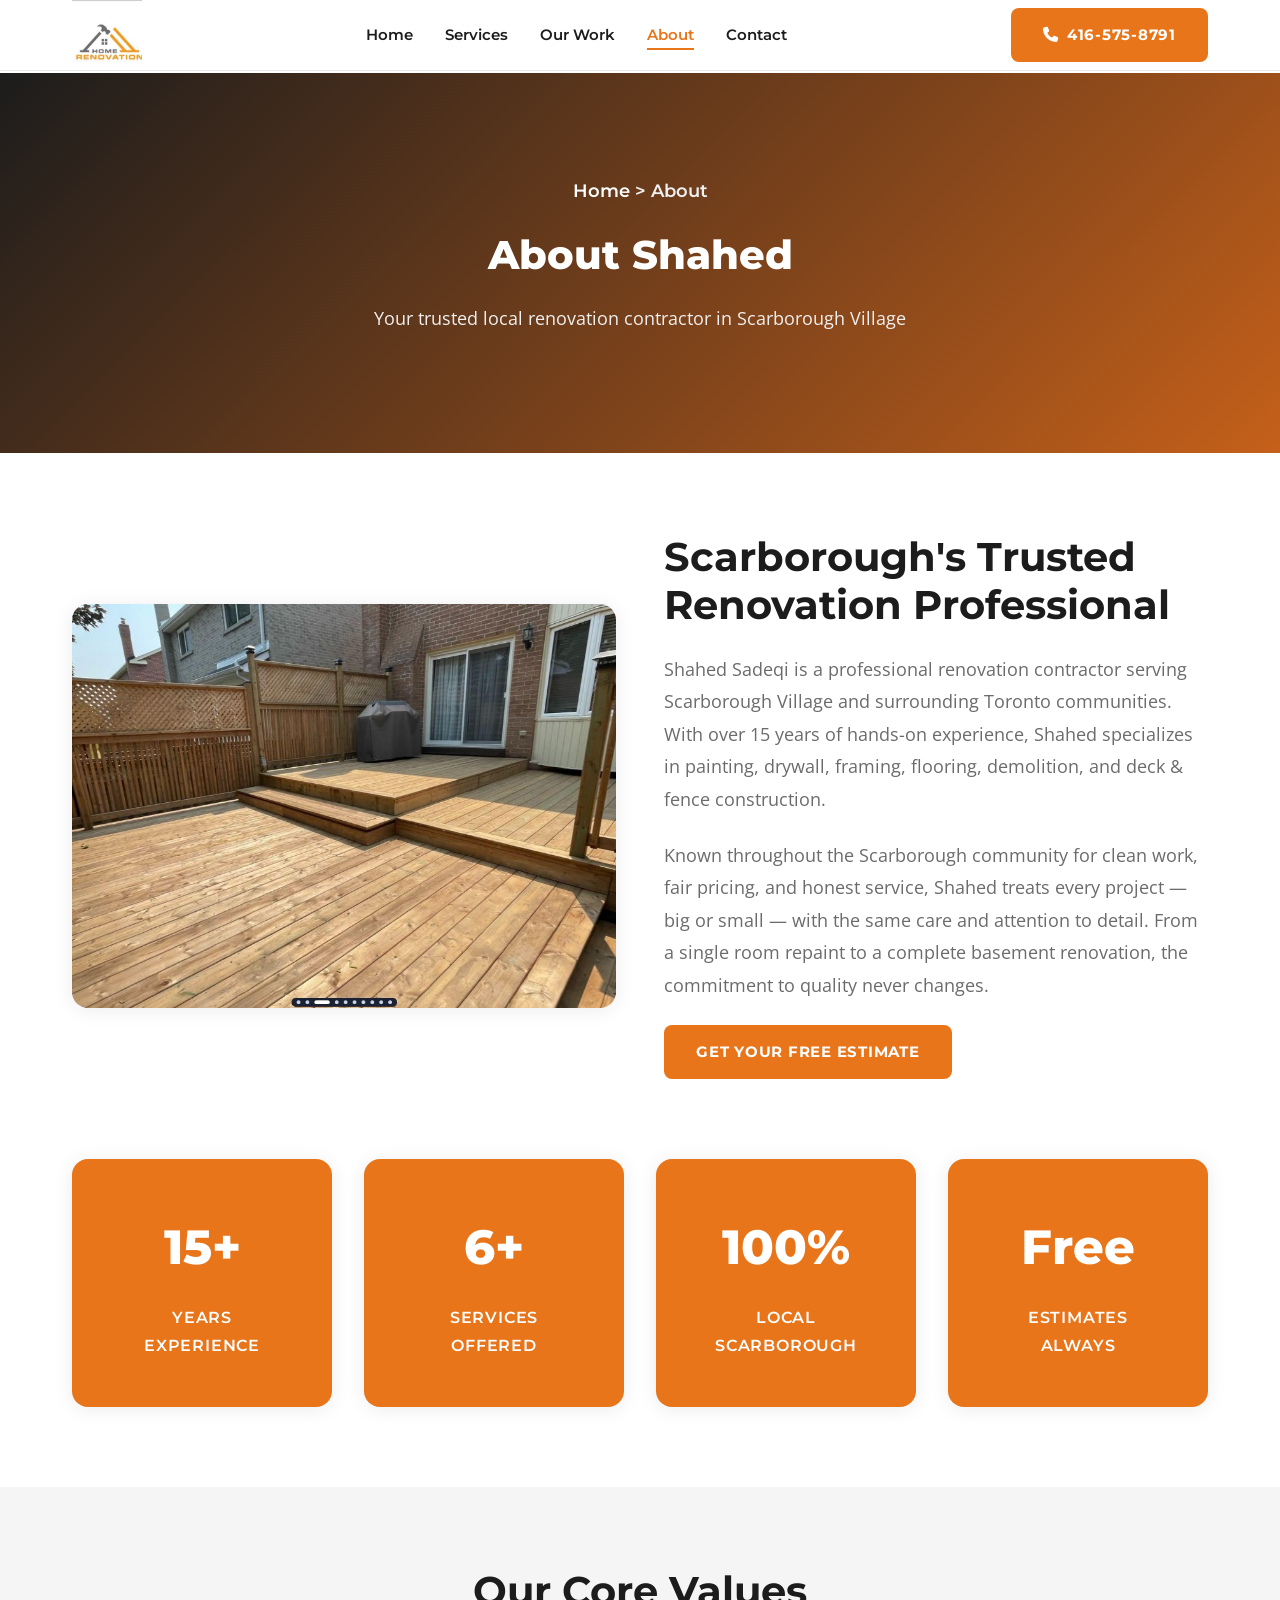
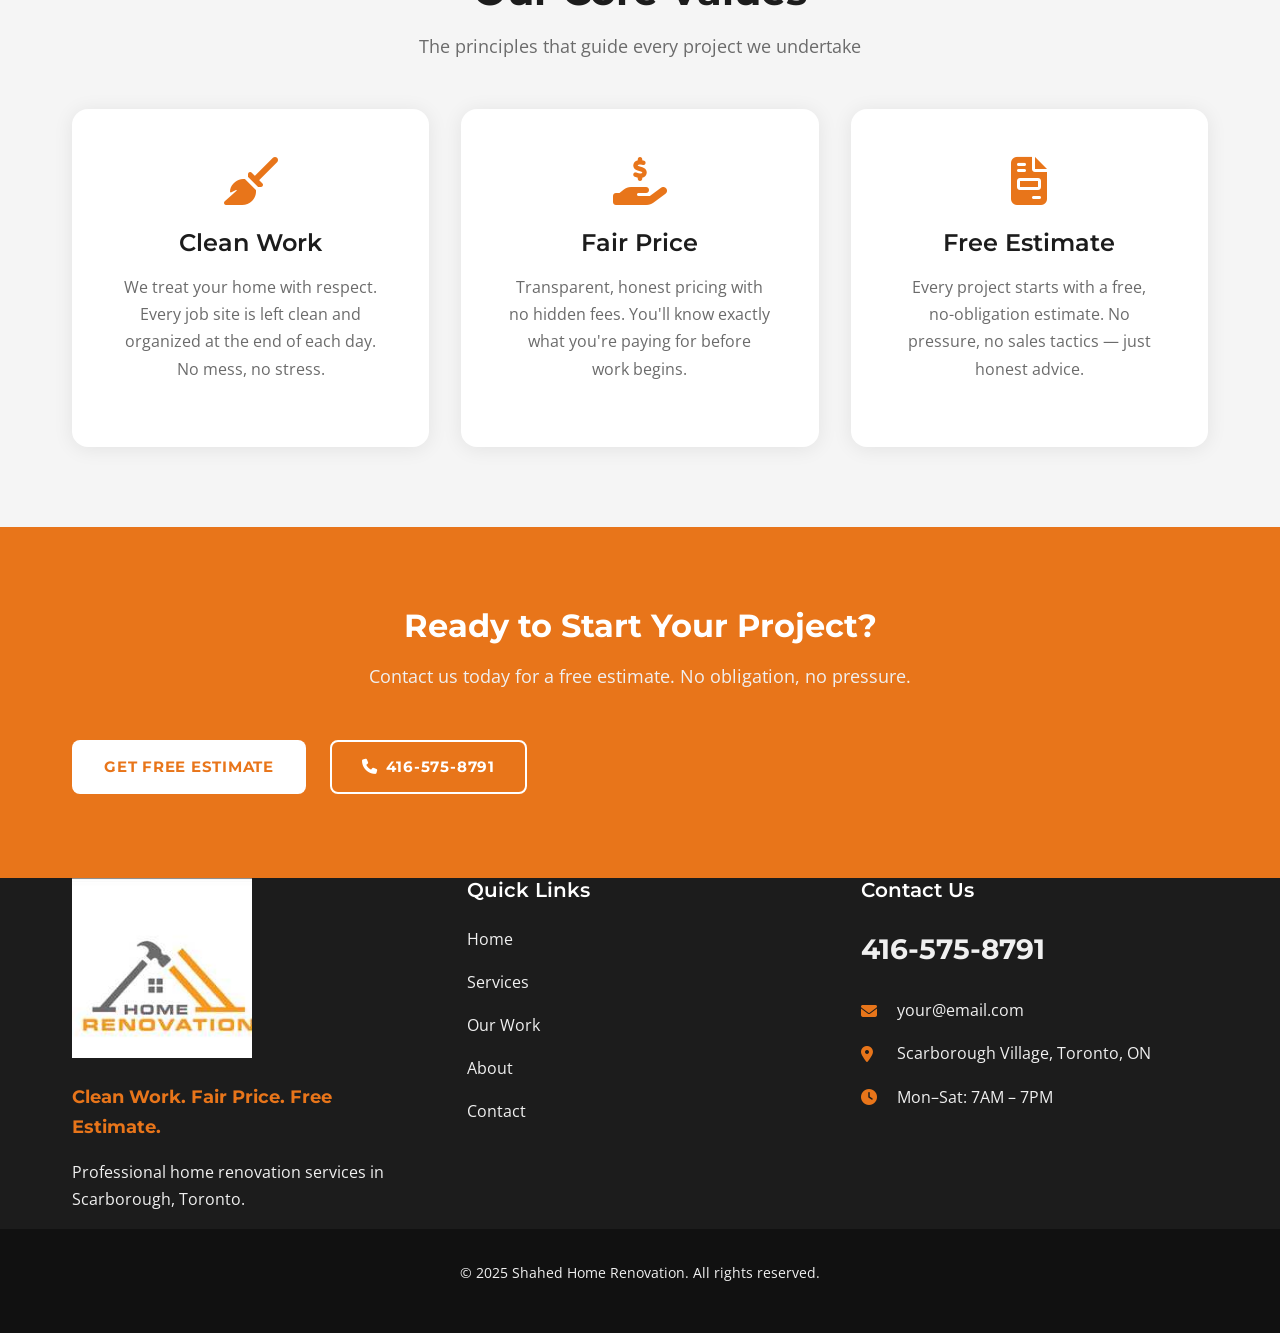
==== about.html @ 96cd0aba "Initial Shahed renovation website" ====
<!DOCTYPE html>
<html lang="en">
<head>
  <meta charset="UTF-8">
  <meta name="viewport" content="width=device-width, initial-scale=1.0">
  <title>About Shahed | Local Scarborough Renovation Contractor</title>
  <meta name="description" content="Meet Shahed Sadeqi, professional home renovation contractor in Scarborough Village Toronto. 15+ years experience. Clean work, fair prices, free estimates.">
  
  <!-- Google Fonts -->
  <link href="https://fonts.googleapis.com/css2?family=Montserrat:wght@400;600;700;800&family=Open+Sans:wght@400;500;600&display=swap" rel="stylesheet">
  
  <!-- Font Awesome -->
  <link rel="stylesheet" href="https://cdnjs.cloudflare.com/ajax/libs/font-awesome/6.4.0/css/all.min.css">
  
  <!-- Stylesheet -->
  <link rel="stylesheet" href="assets/css/styles.css">
</head>
<body>

  <!-- Navigation -->
  <nav class="nav" id="nav">
    <div class="container nav__inner">
      <a href="index.html" class="nav__logo">
        <img src="assets/images/logo.jpeg" alt="Shahed Home Renovation">
      </a>
      <ul class="nav__links">
        <li><a href="index.html" class="nav__link">Home</a></li>
        <li><a href="services.html" class="nav__link">Services</a></li>
        <li><a href="gallery.html" class="nav__link">Our Work</a></li>
        <li><a href="about.html" class="nav__link">About</a></li>
        <li><a href="contact.html" class="nav__link">Contact</a></li>
      </ul>
      <a href="tel:4165758791" class="nav__cta button button--primary">
        <i class="fas fa-phone"></i> 416-575-8791
      </a>
      <button class="nav__hamburger" id="hamburger" aria-label="Menu">
        <span></span>
        <span></span>
        <span></span>
      </button>
    </div>
    <div class="nav__mobile-menu" id="mobile-menu">
      <ul>
        <li><a href="index.html">Home</a></li>
        <li><a href="services.html">Services</a></li>
        <li><a href="gallery.html">Our Work</a></li>
        <li><a href="about.html">About</a></li>
        <li><a href="contact.html">Contact</a></li>
        <li><a href="tel:4165758791" class="button button--primary">Call 416-575-8791</a></li>
      </ul>
    </div>
  </nav>

  <!-- Page Hero -->
  <section class="page-hero">
    <div class="page-hero__content">
      <p class="page-hero__breadcrumb"><a href="index.html">Home</a> &gt; About</p>
      <h1>About Shahed</h1>
      <p>Your trusted local renovation contractor in Scarborough Village</p>
    </div>
  </section>

  <!-- About Content -->
  <section class="section">
    <div class="container">
      <div class="about__inner scroll-animate">
        <div class="about__image">
          <img src="assets/images/portfolio/deck-complete.jpg" alt="Shahed's quality renovation work in Scarborough" loading="lazy">
        </div>
        <div class="about__text">
          <h2>Scarborough's Trusted Renovation Professional</h2>
          <p>Shahed Sadeqi is a professional renovation contractor serving Scarborough Village and surrounding Toronto communities. With over 15 years of hands-on experience, Shahed specializes in painting, drywall, framing, flooring, demolition, and deck & fence construction.</p>
          <p>Known throughout the Scarborough community for clean work, fair pricing, and honest service, Shahed treats every project — big or small — with the same care and attention to detail. From a single room repaint to a complete basement renovation, the commitment to quality never changes.</p>
          <a href="contact.html" class="button button--primary">Get Your Free Estimate</a>
        </div>
      </div>

      <div class="about__stats scroll-animate">
        <div class="stat-box">
          <span class="stat-box__number">15+</span>
          <span class="stat-box__label">Years Experience</span>
        </div>
        <div class="stat-box">
          <span class="stat-box__number">6+</span>
          <span class="stat-box__label">Services Offered</span>
        </div>
        <div class="stat-box">
          <span class="stat-box__number">100%</span>
          <span class="stat-box__label">Local Scarborough</span>
        </div>
        <div class="stat-box">
          <span class="stat-box__number">Free</span>
          <span class="stat-box__label">Estimates Always</span>
        </div>
      </div>
    </div>
  </section>

  <!-- Values Section -->
  <section class="section about-values">
    <div class="container">
      <div class="section__header scroll-animate">
        <h2>Our Core Values</h2>
        <p>The principles that guide every project we undertake</p>
      </div>
      <div class="about-values__grid">
        <div class="value-card scroll-animate">
          <i class="fas fa-broom"></i>
          <h3>Clean Work</h3>
          <p>We treat your home with respect. Every job site is left clean and organized at the end of each day. No mess, no stress.</p>
        </div>
        <div class="value-card scroll-animate">
          <i class="fas fa-hand-holding-usd"></i>
          <h3>Fair Price</h3>
          <p>Transparent, honest pricing with no hidden fees. You'll know exactly what you're paying for before work begins.</p>
        </div>
        <div class="value-card scroll-animate">
          <i class="fas fa-file-invoice"></i>
          <h3>Free Estimate</h3>
          <p>Every project starts with a free, no-obligation estimate. No pressure, no sales tactics — just honest advice.</p>
        </div>
      </div>
    </div>
  </section>

  <!-- CTA Banner -->
  <section class="cta-banner">
    <div class="container">
      <h2>Ready to Start Your Project?</h2>
      <p>Contact us today for a free estimate. No obligation, no pressure.</p>
      <div class="cta-banner__buttons">
        <a href="contact.html" class="button button--white">Get Free Estimate</a>
        <a href="tel:4165758791" class="button button--outline-white">
          <i class="fas fa-phone"></i> 416-575-8791
        </a>
      </div>
    </div>
  </section>

  <!-- Footer -->
  <footer class="footer">
    <div class="container footer__inner">
      <div class="footer__col">
        <img src="assets/images/logo.jpeg" alt="Shahed Home Renovation" class="footer__logo">
        <p class="footer__tagline">Clean Work. Fair Price. Free Estimate.</p>
        <p class="footer__desc">Professional home renovation services in Scarborough, Toronto.</p>
      </div>
      <div class="footer__col">
        <h4>Quick Links</h4>
        <ul>
          <li><a href="index.html">Home</a></li>
          <li><a href="services.html">Services</a></li>
          <li><a href="gallery.html">Our Work</a></li>
          <li><a href="about.html">About</a></li>
          <li><a href="contact.html">Contact</a></li>
        </ul>
      </div>
      <div class="footer__col">
        <h4>Contact Us</h4>
        <a href="tel:4165758791" class="footer__phone">416-575-8791</a>
        <p><i class="fas fa-envelope"></i> your@email.com</p>
        <p><i class="fas fa-map-marker-alt"></i> Scarborough Village, Toronto, ON</p>
        <p><i class="fas fa-clock"></i> Mon–Sat: 7AM – 7PM</p>
      </div>
    </div>
    <div class="footer__bottom">
      <p>© 2025 Shahed Home Renovation. All rights reserved.</p>
    </div>
  </footer>

  <!-- Scripts -->
  <script src="config.js"></script>
  <script src="assets/js/main.js"></script>
</body>
</html>
---- assets/css/styles.css ----
/* ============================================
   Shahed Home Renovation - Main Stylesheet
   Mobile-First Responsive Design
   ============================================ */

/* ============================================
   CSS VARIABLES
   ============================================ */
:root {
  /* Colors — 60-30-10 Rule */
  --primary: #E8751A;
  --primary-dark: #C5601A;
  --primary-light: #F09040;
  --bg-light: #F5F5F5;
  --bg-white: #FFFFFF;
  --bg-dark: #1C1C1C;
  --bg-darker: #111111;
  --text-dark: #1C1C1C;
  --text-gray: #6B6B6B;
  --text-light: #F0F0F0;
  --border: #E8E8E8;
  --white: #FFFFFF;

  /* Typography */
  --font-heading: 'Montserrat', sans-serif;
  --font-body: 'Open Sans', sans-serif;

  /* Spacing */
  --spacing-xs: 0.5rem;
  --spacing-sm: 1rem;
  --spacing-md: 1.5rem;
  --spacing-lg: 2rem;
  --spacing-xl: 3rem;
  --spacing-2xl: 5rem;

  /* Layout */
  --container-max: 1200px;
  --border-radius: 8px;
  --border-radius-lg: 16px;
  --transition: 0.3s ease;
  --shadow: 0 2px 20px rgba(0,0,0,0.08);
  --shadow-hover: 0 8px 30px rgba(232,117,26,0.15);
}

/* ============================================
   CSS RESET & BASE STYLES
   ============================================ */
*, *::before, *::after {
  margin: 0;
  padding: 0;
  box-sizing: border-box;
}

html {
  scroll-behavior: smooth;
  font-size: 16px;
}

body {
  font-family: var(--font-body);
  font-size: 1rem;
  line-height: 1.7;
  color: var(--text-gray);
  background: var(--bg-white);
  -webkit-font-smoothing: antialiased;
  -moz-osx-font-smoothing: grayscale;
}

img {
  max-width: 100%;
  height: auto;
  display: block;
}

a {
  color: inherit;
  text-decoration: none;
  transition: var(--transition);
}

ul, ol {
  list-style: none;
}

button {
  font-family: inherit;
  cursor: pointer;
}

/* ============================================
   TYPOGRAPHY
   ============================================ */
h1, h2, h3, h4, h5, h6 {
  font-family: var(--font-heading);
  font-weight: 700;
  line-height: 1.2;
  color: var(--text-dark);
  margin-bottom: var(--spacing-sm);
}

h1 {
  font-size: 2.5rem;
  font-weight: 800;
}

h2 {
  font-size: 2rem;
  font-weight: 700;
}

h3 {
  font-size: 1.5rem;
  font-weight: 600;
}

h4 {
  font-size: 1.25rem;
  font-weight: 600;
}

p {
  margin-bottom: var(--spacing-sm);
}

strong {
  font-weight: 600;
  color: var(--text-dark);
}

/* ============================================
   LAYOUT UTILITIES
   ============================================ */
.container {
  width: 100%;
  max-width: var(--container-max);
  margin: 0 auto;
  padding: 0 var(--spacing-sm);
}

.section {
  padding: var(--spacing-2xl) 0;
}

.section--light {
  background: var(--bg-light);
}

.section__header {
  text-align: center;
  margin-bottom: var(--spacing-xl);
}

.section__header h2 {
  margin-bottom: var(--spacing-sm);
}

.section__header p {
  font-size: 1.125rem;
  color: var(--text-gray);
  max-width: 700px;
  margin: 0 auto;
}

.text-center {
  text-align: center;
}

/* ============================================
   BUTTONS
   ============================================ */
.button {
  display: inline-flex;
  align-items: center;
  gap: 8px;
  padding: 14px 32px;
  border-radius: var(--border-radius);
  font-family: var(--font-heading);
  font-weight: 700;
  font-size: 0.95rem;
  text-transform: uppercase;
  letter-spacing: 0.05em;
  border: none;
  cursor: pointer;
  transition: var(--transition);
  text-decoration: none;
}

.button--primary {
  background: var(--primary);
  color: var(--white);
}

.button--primary:hover {
  background: var(--primary-dark);
  transform: translateY(-2px);
  box-shadow: var(--shadow-hover);
}

.button--outline {
  background: transparent;
  color: var(--primary);
  border: 2px solid var(--primary);
  padding: 12px 30px;
}

.button--outline:hover {
  background: var(--primary);
  color: var(--white);
}

.button--outline-white {
  background: transparent;
  color: var(--white);
  border: 2px solid var(--white);
  padding: 12px 30px;
}

.button--outline-white:hover {
  background: var(--white);
  color: var(--primary);
}

.button--white {
  background: var(--white);
  color: var(--primary);
}

.button--white:hover {
  background: var(--bg-light);
}

.button--lg {
  padding: 16px 40px;
  font-size: 1rem;
}

/* ============================================
   NAVIGATION
   ============================================ */
.nav {
  position: fixed;
  top: 0;
  left: 0;
  width: 100%;
  background: var(--white);
  border-bottom: 1px solid var(--border);
  z-index: 1000;
  transition: box-shadow var(--transition);
}

.nav--scrolled {
  box-shadow: var(--shadow);
}

.nav__inner {
  display: flex;
  align-items: center;
  justify-content: space-between;
  padding: var(--spacing-sm) var(--spacing-sm);
  gap: var(--spacing-lg);
}

.nav__logo img {
  max-height: 70px;
  width: auto;
}

.nav__links {
  display: none;
  gap: var(--spacing-lg);
}

.nav__link {
  font-family: var(--font-heading);
  font-weight: 600;
  font-size: 0.95rem;
  color: var(--text-dark);
  padding-bottom: 4px;
  border-bottom: 2px solid transparent;
  transition: var(--transition);
}

.nav__link:hover,
.nav__link.active {
  color: var(--primary);
  border-bottom-color: var(--primary);
}

.nav__cta {
  display: none;
}

.nav__hamburger {
  display: flex;
  flex-direction: column;
  gap: 5px;
  background: none;
  border: none;
  padding: 8px;
  cursor: pointer;
}

.nav__hamburger span {
  width: 28px;
  height: 3px;
  background: var(--text-dark);
  border-radius: 2px;
  transition: var(--transition);
}

.nav__hamburger:hover span {
  background: var(--primary);
}

.nav__mobile-menu {
  position: fixed;
  top: 0;
  right: -100%;
  width: 100%;
  max-width: 400px;
  height: 100vh;
  background: var(--white);
  box-shadow: -4px 0 20px rgba(0,0,0,0.1);
  padding: var(--spacing-xl) var(--spacing-lg);
  transition: right 0.3s ease;
  z-index: 999;
}

.nav__mobile-menu--open {
  right: 0;
}

.nav__mobile-menu ul {
  display: flex;
  flex-direction: column;
  gap: var(--spacing-md);
  margin-top: var(--spacing-xl);
}

.nav__mobile-menu a {
  font-family: var(--font-heading);
  font-weight: 600;
  font-size: 1.125rem;
  color: var(--text-dark);
  display: block;
  padding: var(--spacing-sm) 0;
  border-bottom: 1px solid var(--border);
  transition: var(--transition);
}

.nav__mobile-menu a:hover {
  color: var(--primary);
  padding-left: var(--spacing-sm);
}

.nav__mobile-menu .button {
  margin-top: var(--spacing-md);
  width: 100%;
  justify-content: center;
}

/* ============================================
   HERO SECTION
   ============================================ */
.hero {
  position: relative;
  height: 100vh;
  min-height: 600px;
  overflow: hidden;
  display: flex;
  align-items: center;
  justify-content: center;
  margin-top: 73px;
}

.hero__slides {
  position: absolute;
  inset: 0;
}

.hero__slide {
  position: absolute;
  inset: 0;
  background-size: cover;
  background-position: center;
  opacity: 0;
  transition: opacity 1s ease;
}

.hero__slide.active {
  opacity: 1;
}

.hero__overlay {
  position: absolute;
  inset: 0;
  background: rgba(0, 0, 0, 0.65);
  z-index: 1;
}

.hero__content {
  position: relative;
  z-index: 2;
  text-align: center;
  color: var(--white);
  padding: var(--spacing-lg);
  max-width: 900px;
}

.hero__label {
  display: inline-block;
  font-family: var(--font-heading);
  font-weight: 600;
  font-size: 0.875rem;
  text-transform: uppercase;
  letter-spacing: 0.1em;
  color: var(--primary);
  background: rgba(255, 255, 255, 0.95);
  padding: 8px 20px;
  border-radius: 30px;
  margin-bottom: var(--spacing-md);
}

.hero__title {
  font-size: 2.5rem;
  font-weight: 800;
  color: var(--white);
  margin-bottom: var(--spacing-md);
  line-height: 1.1;
}

.hero__tagline {
  font-size: 1.25rem;
  font-weight: 500;
  margin-bottom: var(--spacing-xl);
  color: var(--text-light);
}

.hero__buttons {
  display: flex;
  flex-direction: column;
  gap: var(--spacing-md);
  align-items: center;
  margin-bottom: var(--spacing-lg);
}

.hero__phone {
  display: inline-flex;
  align-items: center;
  gap: 10px;
  font-family: var(--font-heading);
  font-weight: 700;
  font-size: 1.5rem;
  color: var(--white);
  transition: var(--transition);
}

.hero__phone:hover {
  color: var(--primary);
  transform: scale(1.05);
}

.hero__phone i {
  font-size: 1.25rem;
}

.hero__dots {
  position: absolute;
  bottom: 30px;
  left: 50%;
  transform: translateX(-50%);
  display: flex;
  gap: 12px;
  z-index: 3;
}

.hero__dot {
  width: 12px;
  height: 12px;
  border-radius: 50%;
  background: rgba(255, 255, 255, 0.5);
  border: none;
  cursor: pointer;
  transition: var(--transition);
  padding: 0;
}

.hero__dot.active,
.hero__dot:hover {
  background: var(--white);
  transform: scale(1.2);
}

/* ============================================
   SERVICES OVERVIEW
   ============================================ */
.services-overview {
  background: var(--bg-light);
}

.services__grid {
  display: grid;
  grid-template-columns: 1fr;
  gap: var(--spacing-lg);
}

.service-card {
  background: var(--white);
  padding: var(--spacing-xl);
  border-radius: var(--border-radius-lg);
  box-shadow: var(--shadow);
  transition: var(--transition);
  border-left: 4px solid transparent;
}

.service-card:hover {
  transform: translateY(-8px);
  box-shadow: var(--shadow-hover);
  border-left-color: var(--primary);
}

.service-card__icon {
  font-size: 3rem;
  color: var(--primary);
  margin-bottom: var(--spacing-md);
}

.service-card h3 {
  margin-bottom: var(--spacing-sm);
}

.service-card p {
  margin-bottom: var(--spacing-md);
}

.service-card__link {
  display: inline-flex;
  align-items: center;
  gap: 8px;
  font-family: var(--font-heading);
  font-weight: 600;
  color: var(--primary);
  transition: var(--transition);
}

.service-card__link:hover {
  gap: 12px;
}

/* ============================================
   WHY CHOOSE US
   ============================================ */
.why-us {
  background: var(--white);
}

.why-us__inner {
  display: grid;
  grid-template-columns: 1fr;
  gap: var(--spacing-xl);
  align-items: start;
}

.why-us__text h2 {
  margin-bottom: var(--spacing-md);
}

.why-us__text p {
  font-size: 1.125rem;
  line-height: 1.8;
}

.why-us__signals {
  display: flex;
  flex-direction: column;
  gap: var(--spacing-lg);
}

.trust-signal {
  display: flex;
  gap: var(--spacing-md);
  align-items: flex-start;
}

.trust-signal i {
  font-size: 2.5rem;
  color: var(--primary);
  flex-shrink: 0;
}

.trust-signal strong {
  display: block;
  font-family: var(--font-heading);
  font-size: 1.125rem;
  margin-bottom: var(--spacing-xs);
}

.trust-signal p {
  margin: 0;
  color: var(--text-gray);
}

/* ============================================
   FEATURED WORK
   ============================================ */
.featured-work {
  background: var(--bg-light);
}

.featured__grid {
  display: grid;
  grid-template-columns: 1fr;
  gap: var(--spacing-lg);
}

.featured__item {
  position: relative;
  border-radius: var(--border-radius-lg);
  overflow: hidden;
  cursor: pointer;
  aspect-ratio: 4/3;
}

.featured__item img {
  width: 100%;
  height: 100%;
  object-fit: cover;
  transition: transform 0.5s ease;
}

.featured__item:hover img {
  transform: scale(1.1);
}

.featured__overlay {
  position: absolute;
  inset: 0;
  background: linear-gradient(to bottom, rgba(0, 0, 0, 0.3), rgba(0, 0, 0, 0.7));
  display: flex;
  align-items: center;
  justify-content: center;
  opacity: 0;
  transition: var(--transition);
}

.featured__item:hover .featured__overlay {
  opacity: 1;
}

.featured__overlay i {
  font-size: 3rem;
  color: var(--white);
  text-shadow: 0 2px 8px rgba(0, 0, 0, 0.3);
}

/* ============================================
   CTA BANNER
   ============================================ */
.cta-banner {
  background: var(--primary);
  color: var(--white);
  text-align: center;
  padding: var(--spacing-2xl) var(--spacing-lg);
}

.cta-banner h2 {
  color: var(--white);
  font-size: 2rem;
  margin-bottom: var(--spacing-sm);
}

.cta-banner p {
  font-size: 1.125rem;
  margin-bottom: var(--spacing-xl);
  color: var(--text-light);
}

.cta-banner__buttons {
  display: flex;
  flex-direction: column;
  gap: var(--spacing-md);
  align-items: center;
}

/* ============================================
   FOOTER
   ============================================ */
.footer {
  background: var(--bg-dark);
  color: var(--text-light);
  border-top: 4px solid var(--primary);
}

.footer__inner {
  display: grid;
  grid-template-columns: 1fr;
  gap: var(--spacing-xl);
  padding: var(--spacing-2xl) var(--spacing-sm);
}

.footer__logo {
  max-width: 180px;
  margin-bottom: var(--spacing-md);
}

.footer__tagline {
  font-family: var(--font-heading);
  font-weight: 700;
  font-size: 1.125rem;
  color: var(--primary);
  margin-bottom: var(--spacing-sm);
}

.footer__desc {
  margin-bottom: var(--spacing-md);
  line-height: 1.7;
}

.footer__col h4 {
  color: var(--white);
  font-size: 1.25rem;
  margin-bottom: var(--spacing-md);
}

.footer__col ul {
  display: flex;
  flex-direction: column;
  gap: var(--spacing-sm);
}

.footer__col a {
  color: var(--text-light);
  transition: var(--transition);
}

.footer__col a:hover {
  color: var(--primary);
  padding-left: var(--spacing-xs);
}

.footer__phone {
  display: block;
  font-family: var(--font-heading);
  font-weight: 700;
  font-size: 1.75rem;
  color: var(--primary);
  margin-bottom: var(--spacing-md);
  transition: var(--transition);
}

.footer__phone:hover {
  color: var(--primary-light);
}

.footer__col p {
  display: flex;
  align-items: center;
  gap: var(--spacing-sm);
  margin-bottom: var(--spacing-sm);
}

.footer__col i {
  color: var(--primary);
  width: 20px;
}

.footer__bottom {
  background: var(--bg-darker);
  padding: var(--spacing-lg) var(--spacing-sm);
  text-align: center;
  color: var(--text-light);
  font-size: 0.875rem;
}

/* ============================================
   PAGE HERO
   ============================================ */
.page-hero {
  background: linear-gradient(135deg, var(--bg-dark) 0%, var(--primary-dark) 100%);
  color: var(--white);
  padding: var(--spacing-2xl) var(--spacing-sm);
  margin-top: 73px;
  text-align: center;
  min-height: 380px;
  display: flex;
  align-items: center;
  justify-content: center;
}

.page-hero__content {
  max-width: 800px;
  margin: 0 auto;
}

.page-hero__breadcrumb {
  font-family: var(--font-heading);
  font-weight: 600;
  font-size: 0.875rem;
  margin-bottom: var(--spacing-md);
  color: var(--text-light);
}

.page-hero__breadcrumb a {
  color: var(--white);
  transition: var(--transition);
}

.page-hero__breadcrumb a:hover {
  color: var(--primary-light);
}

.page-hero h1 {
  color: var(--white);
  font-size: 2.5rem;
  margin-bottom: var(--spacing-md);
}

.page-hero p {
  font-size: 1.125rem;
  color: var(--text-light);
}

/* ============================================
   SERVICE DETAIL CARDS
   ============================================ */
.services__detail-grid {
  display: grid;
  grid-template-columns: 1fr;
  gap: var(--spacing-xl);
}

.service-detail-card {
  background: var(--white);
  padding: var(--spacing-xl);
  border-radius: var(--border-radius-lg);
  box-shadow: var(--shadow);
  border-top: 4px solid var(--primary);
}

.service-detail-card__icon {
  width: 80px;
  height: 80px;
  background: var(--primary);
  border-radius: 50%;
  display: flex;
  align-items: center;
  justify-content: center;
  margin-bottom: var(--spacing-md);
}

.service-detail-card__icon i {
  font-size: 2.5rem;
  color: var(--white);
}

.service-detail-card h3 {
  margin-bottom: var(--spacing-md);
}

.service-detail-card p {
  margin-bottom: var(--spacing-lg);
  line-height: 1.8;
}

/* ============================================
   SERVICE AREAS
   ============================================ */
.service-areas {
  background: var(--bg-light);
  text-align: center;
}

.service-areas h2 {
  margin-bottom: var(--spacing-xl);
}

.service-areas__list {
  display: flex;
  flex-wrap: wrap;
  gap: var(--spacing-md);
  justify-content: center;
  max-width: 900px;
  margin: 0 auto;
}

.service-areas__badge {
  background: var(--white);
  color: var(--text-dark);
  padding: var(--spacing-sm) var(--spacing-lg);
  border-radius: 30px;
  font-family: var(--font-heading);
  font-weight: 600;
  box-shadow: var(--shadow);
  transition: var(--transition);
}

.service-areas__badge:hover {
  background: var(--primary);
  color: var(--white);
  transform: translateY(-2px);
}

/* ============================================
   GALLERY
   ============================================ */
.gallery__grid {
  display: grid;
  grid-template-columns: 1fr;
  gap: var(--spacing-lg);
}

.gallery__item {
  position: relative;
  border-radius: var(--border-radius-lg);
  overflow: hidden;
  cursor: pointer;
  aspect-ratio: 4/3;
}

.gallery__item img {
  width: 100%;
  height: 100%;
  object-fit: cover;
  transition: transform 0.5s ease;
}

.gallery__item:hover img {
  transform: scale(1.1);
}

.gallery__overlay {
  position: absolute;
  inset: 0;
  background: linear-gradient(to bottom, rgba(0, 0, 0, 0.3), rgba(0, 0, 0, 0.7));
  display: flex;
  flex-direction: column;
  align-items: center;
  justify-content: center;
  opacity: 0;
  transition: var(--transition);
  padding: var(--spacing-lg);
}

.gallery__item:hover .gallery__overlay {
  opacity: 1;
}

.gallery__category {
  display: inline-block;
  background: var(--white);
  color: var(--primary);
  padding: 8px 20px;
  border-radius: 30px;
  font-family: var(--font-heading);
  font-weight: 600;
  font-size: 0.875rem;
  text-transform: uppercase;
  letter-spacing: 0.05em;
  margin-bottom: var(--spacing-md);
}

.gallery__overlay i {
  font-size: 3rem;
  color: var(--white);
  text-shadow: 0 2px 8px rgba(0, 0, 0, 0.3);
}

.gallery__more {
  text-align: center;
  font-size: 1.125rem;
  margin-top: var(--spacing-xl);
  color: var(--text-gray);
  font-style: italic;
}

/* ============================================
   LIGHTBOX
   ============================================ */
.lightbox {
  display: none;
  position: fixed;
  inset: 0;
  z-index: 2000;
}

.lightbox.active {
  display: block;
}

.lightbox__backdrop {
  position: absolute;
  inset: 0;
  background: rgba(0, 0, 0, 0.95);
  cursor: pointer;
}

.lightbox__content {
  position: relative;
  height: 100%;
  display: flex;
  flex-direction: column;
  align-items: center;
  justify-content: center;
  padding: var(--spacing-xl);
  z-index: 2001;
}

.lightbox__close {
  position: absolute;
  top: 20px;
  right: 20px;
  width: 50px;
  height: 50px;
  background: var(--white);
  border: none;
  border-radius: 50%;
  font-size: 1.5rem;
  color: var(--text-dark);
  cursor: pointer;
  transition: var(--transition);
  display: flex;
  align-items: center;
  justify-content: center;
  z-index: 2002;
}

.lightbox__close:hover {
  background: var(--primary);
  color: var(--white);
  transform: rotate(90deg);
}

.lightbox__img {
  max-width: 90%;
  max-height: 80vh;
  object-fit: contain;
  border-radius: var(--border-radius-lg);
}

.lightbox__caption {
  color: var(--white);
  font-size: 1.125rem;
  margin-top: var(--spacing-lg);
  text-align: center;
  max-width: 800px;
}

/* ============================================
   ABOUT PAGE
   ============================================ */
.about__inner {
  display: grid;
  grid-template-columns: 1fr;
  gap: var(--spacing-xl);
  align-items: center;
  margin-bottom: var(--spacing-2xl);
}

.about__image {
  border-radius: var(--border-radius-lg);
  overflow: hidden;
  box-shadow: var(--shadow);
}

.about__image img {
  width: 100%;
  height: auto;
}

.about__text h2 {
  margin-bottom: var(--spacing-md);
}

.about__text p {
  font-size: 1.125rem;
  line-height: 1.8;
  margin-bottom: var(--spacing-md);
}

.about__stats {
  display: grid;
  grid-template-columns: repeat(2, 1fr);
  gap: var(--spacing-lg);
  margin-top: var(--spacing-2xl);
}

.stat-box {
  background: var(--primary);
  color: var(--white);
  padding: var(--spacing-xl);
  border-radius: var(--border-radius-lg);
  text-align: center;
  box-shadow: var(--shadow);
}

.stat-box__number {
  display: block;
  font-family: var(--font-heading);
  font-weight: 800;
  font-size: 3rem;
  margin-bottom: var(--spacing-sm);
}

.stat-box__label {
  display: block;
  font-family: var(--font-heading);
  font-weight: 600;
  font-size: 1rem;
  text-transform: uppercase;
  letter-spacing: 0.05em;
}

.about-values {
  background: var(--bg-light);
}

.about-values__grid {
  display: grid;
  grid-template-columns: 1fr;
  gap: var(--spacing-lg);
}

.value-card {
  background: var(--white);
  padding: var(--spacing-xl);
  border-radius: var(--border-radius-lg);
  box-shadow: var(--shadow);
  text-align: center;
}

.value-card i {
  font-size: 3rem;
  color: var(--primary);
  margin-bottom: var(--spacing-md);
}

.value-card h3 {
  margin-bottom: var(--spacing-sm);
}

/* ============================================
   CONTACT PAGE
   ============================================ */
.contact__inner {
  display: grid;
  grid-template-columns: 1fr;
  gap: var(--spacing-xl);
}

.contact__info {
  display: flex;
  flex-direction: column;
  gap: var(--spacing-lg);
}

.contact__big-phone {
  font-family: var(--font-heading);
  font-weight: 800;
  font-size: 2.5rem;
  color: var(--primary);
  transition: var(--transition);
  display: block;
}

.contact__big-phone:hover {
  color: var(--primary-dark);
}

.contact__phone-label {
  font-size: 1.125rem;
  color: var(--text-gray);
  margin-bottom: var(--spacing-lg);
}

.contact__detail {
  display: flex;
  align-items: center;
  gap: var(--spacing-md);
  font-size: 1.125rem;
  margin-bottom: var(--spacing-sm);
}

.contact__detail i {
  color: var(--primary);
  font-size: 1.25rem;
  width: 25px;
}

.contact__detail a {
  color: var(--text-dark);
  transition: var(--transition);
}

.contact__detail a:hover {
  color: var(--primary);
}

.contact__trust {
  display: flex;
  gap: var(--spacing-lg);
  margin-top: var(--spacing-lg);
  flex-wrap: wrap;
}

.contact__trust-item {
  display: flex;
  flex-direction: column;
  align-items: center;
  gap: var(--spacing-xs);
}

.contact__trust-item i {
  font-size: 2rem;
  color: var(--primary);
}

.contact__trust-item span {
  font-family: var(--font-heading);
  font-weight: 600;
  font-size: 0.875rem;
  text-transform: uppercase;
}

.contact__form-wrap {
  background: var(--white);
  padding: var(--spacing-xl);
  border-radius: var(--border-radius-lg);
  box-shadow: var(--shadow);
}

.contact__form {
  display: flex;
  flex-direction: column;
  gap: var(--spacing-lg);
}

.form__group {
  display: flex;
  flex-direction: column;
}

.form__group label {
  font-family: var(--font-heading);
  font-weight: 600;
  color: var(--text-dark);
  margin-bottom: var(--spacing-xs);
}

.form__group input,
.form__group select,
.form__group textarea {
  padding: var(--spacing-md);
  border: 2px solid var(--border);
  border-radius: var(--border-radius);
  font-family: var(--font-body);
  font-size: 1rem;
  transition: var(--transition);
}

.form__group input:focus,
.form__group select:focus,
.form__group textarea:focus {
  outline: none;
  border-color: var(--primary);
}

.form__group textarea {
  resize: vertical;
  min-height: 150px;
}

.form__message {
  padding: var(--spacing-md);
  border-radius: var(--border-radius);
  text-align: center;
  font-weight: 600;
  display: none;
}

.form__message.success {
  display: block;
  background: #d4edda;
  color: #155724;
  border: 1px solid #c3e6cb;
}

.form__message.error {
  display: block;
  background: #f8d7da;
  color: #721c24;
  border: 1px solid #f5c6cb;
}

.form__submit {
  width: 100%;
  justify-content: center;
  cursor: pointer;
}

.form__submit:disabled {
  background: var(--text-gray);
  cursor: not-allowed;
}

/* ============================================
   SCROLL ANIMATIONS
   ============================================ */
.scroll-animate {
  opacity: 0;
  transform: translateY(30px);
  transition: opacity 0.6s ease, transform 0.6s ease;
}

.scroll-animate.visible {
  opacity: 1;
  transform: translateY(0);
}

/* ============================================
   RESPONSIVE - TABLET
   ============================================ */
@media (min-width: 768px) {
  /* Typography */
  h1 {
    font-size: 3rem;
  }

  h2 {
    font-size: 2.5rem;
  }

  /* Container */
  .container {
    padding: 0 var(--spacing-lg);
  }

  /* Navigation */
  .nav__links {
    display: flex;
  }

  .nav__hamburger {
    display: none;
  }

  .nav__cta {
    display: inline-flex;
  }

  /* Hero */
  .hero__title {
    font-size: 3.5rem;
  }

  .hero__buttons {
    flex-direction: row;
  }

  /* Services Grid */
  .services__grid {
    grid-template-columns: repeat(2, 1fr);
  }

  /* Why Us */
  .why-us__inner {
    grid-template-columns: 1fr 1fr;
  }

  /* Featured Work */
  .featured__grid {
    grid-template-columns: repeat(2, 1fr);
  }

  /* CTA Banner */
  .cta-banner__buttons {
    flex-direction: row;
  }

  /* Footer */
  .footer__inner {
    grid-template-columns: repeat(3, 1fr);
  }

  /* Service Detail */
  .services__detail-grid {
    grid-template-columns: repeat(2, 1fr);
  }

  /* Gallery */
  .gallery__grid {
    grid-template-columns: repeat(2, 1fr);
  }

  /* About */
  .about__inner {
    grid-template-columns: 1fr 1fr;
  }

  .about__stats {
    grid-template-columns: repeat(4, 1fr);
  }

  .about-values__grid {
    grid-template-columns: repeat(3, 1fr);
  }

  /* Contact */
  .contact__inner {
    grid-template-columns: 1fr 1.5fr;
  }
}

/* ============================================
   RESPONSIVE - DESKTOP
   ============================================ */
@media (min-width: 1024px) {
  /* Typography */
  h1 {
    font-size: 3.5rem;
  }

  /* Hero */
  .hero__title {
    font-size: 4rem;
  }

  /* Services Grid */
  .services__grid {
    grid-template-columns: repeat(3, 1fr);
  }

  /* Featured Work */
  .featured__grid {
    grid-template-columns: repeat(3, 1fr);
  }

  /* Gallery */
  .gallery__grid {
    grid-template-columns: repeat(3, 1fr);
  }
}

/* ============================================
   PRINT STYLES
   ============================================ */
@media print {
  .nav,
  .hero__dots,
  .cta-banner,
  .lightbox {
    display: none;
  }
}
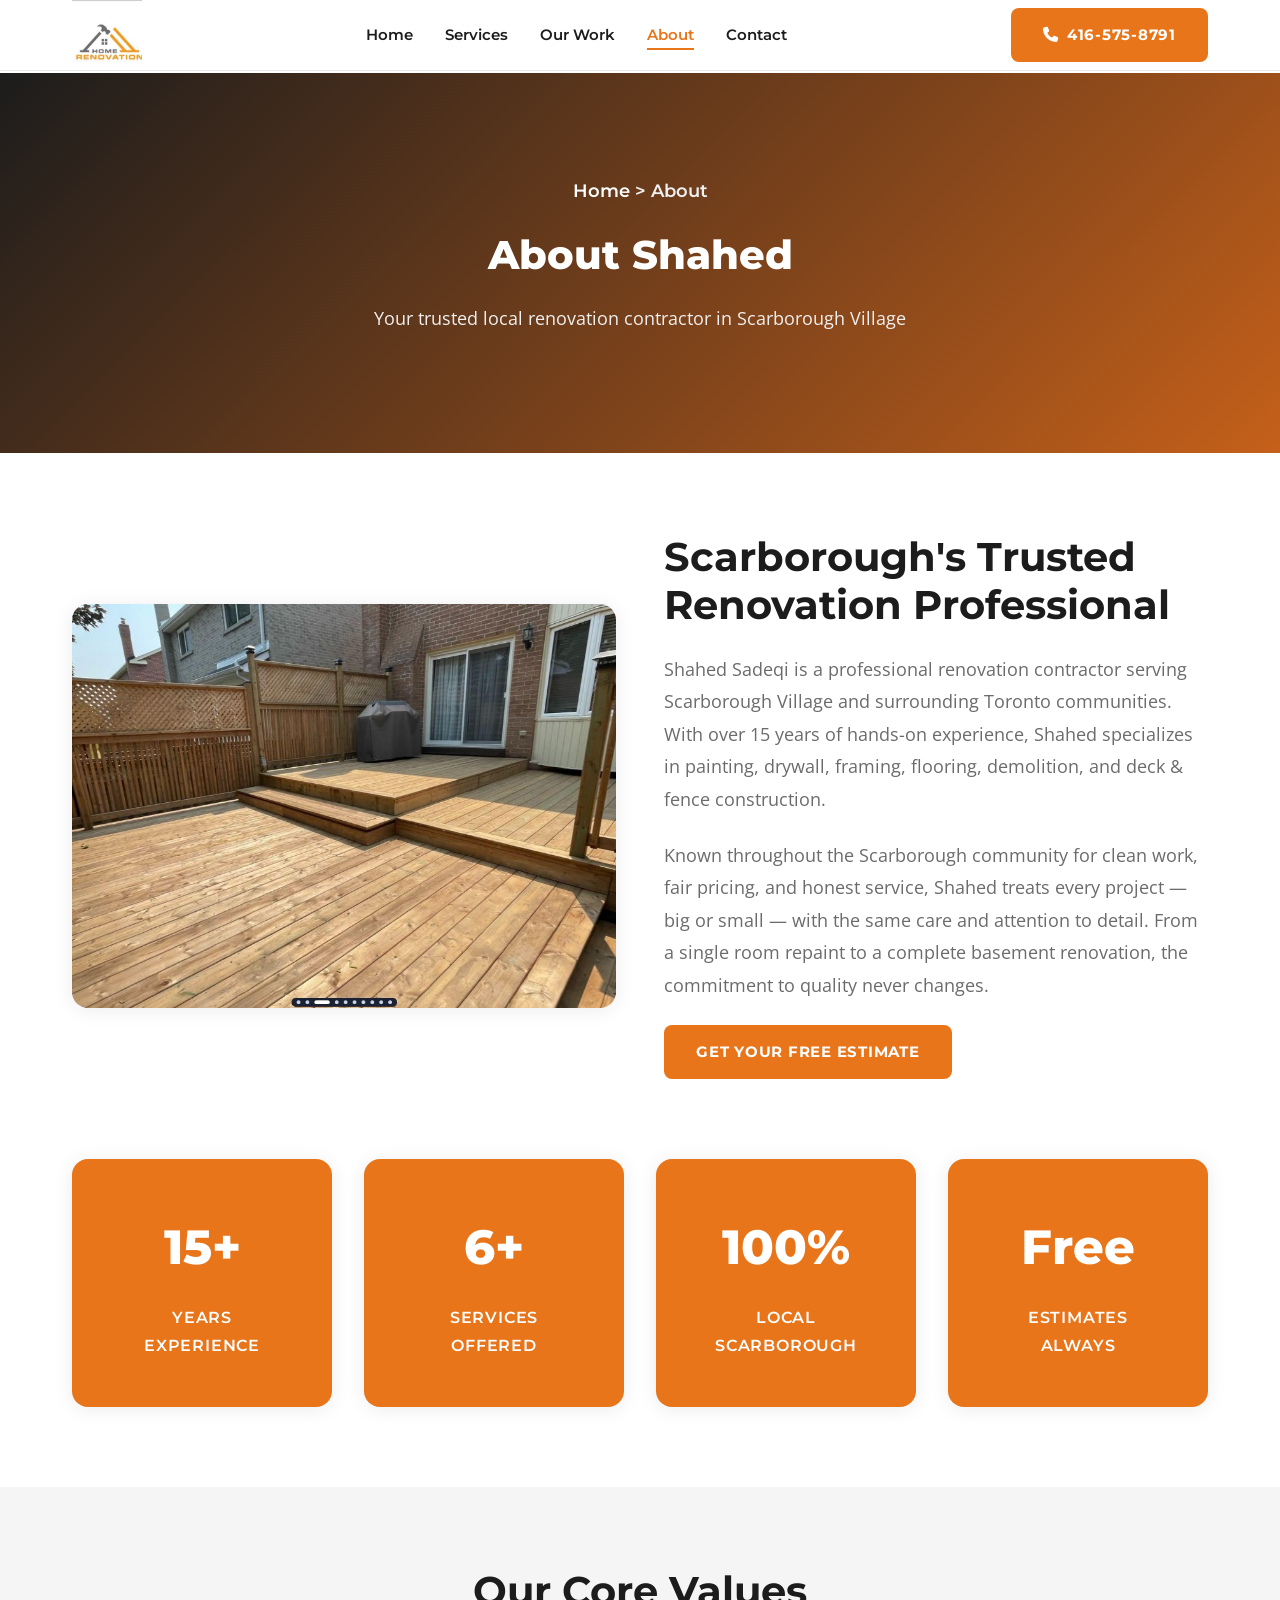
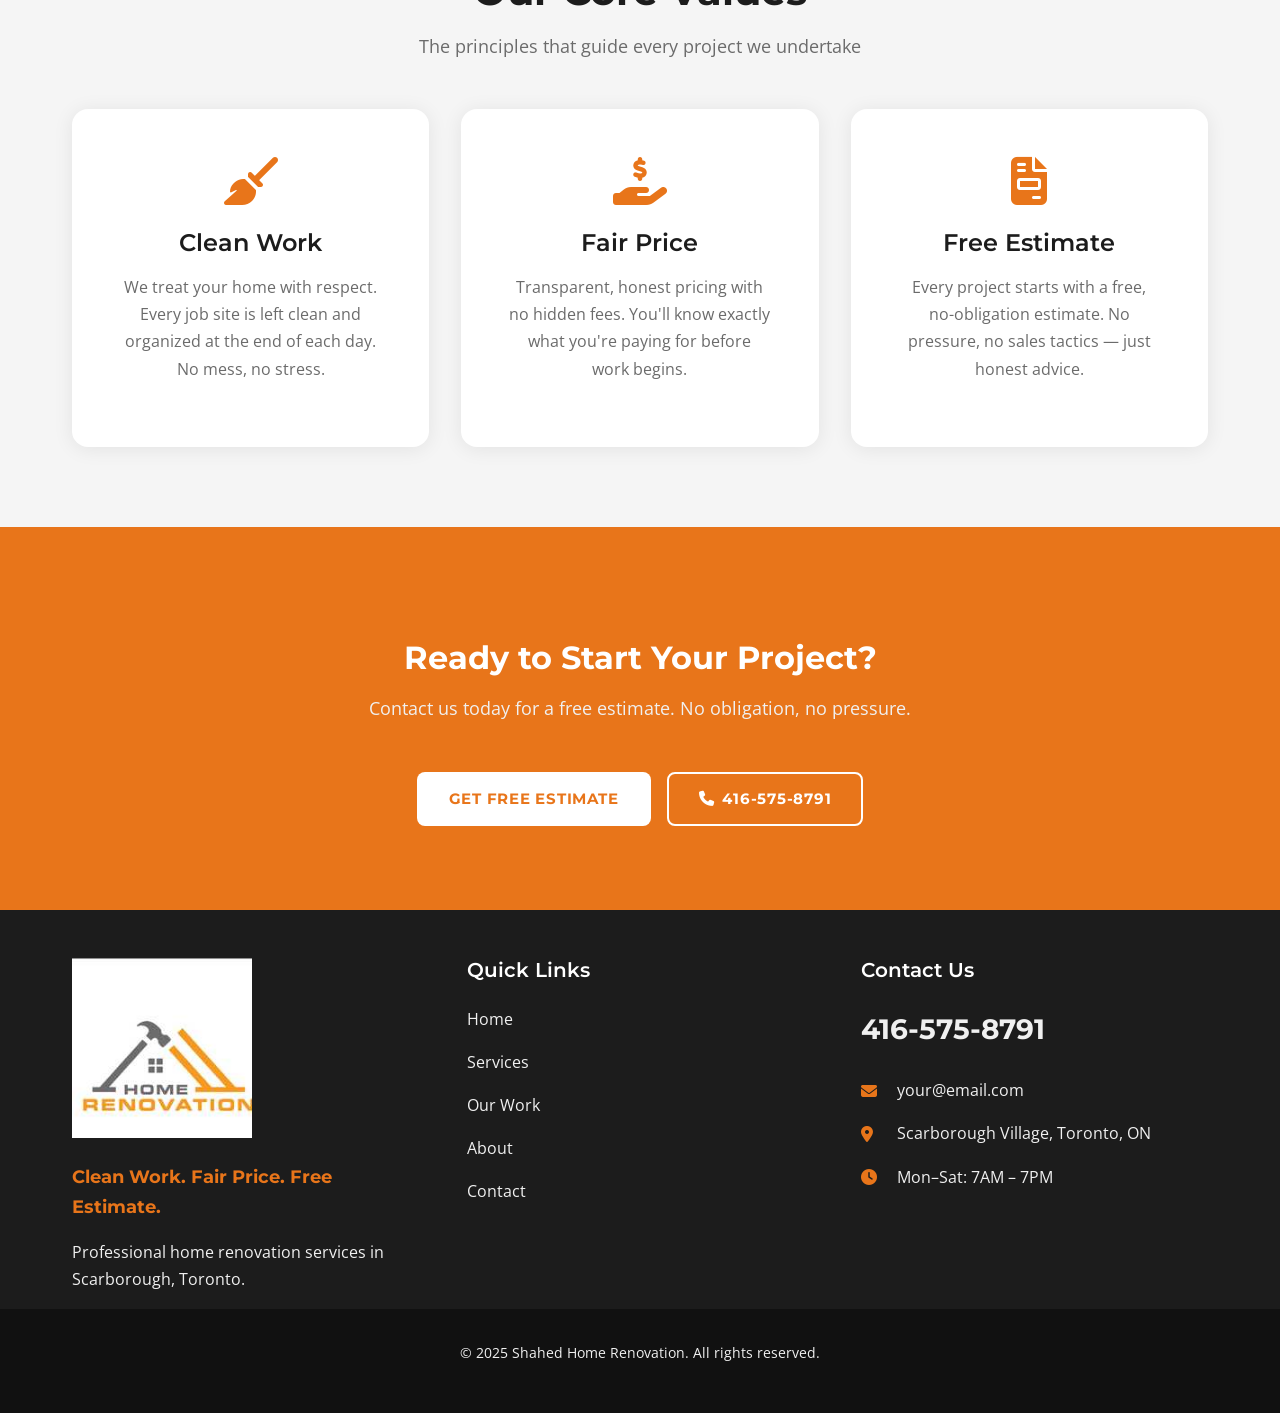
==== commit 52173e29: "Update mobile menu across all pages + reduce mobile nav bar height" ====
--- a/about.html
+++ b/about.html
@@ -40,13 +40,18 @@
       </button>
     </div>
     <div class="nav__mobile-menu" id="mobile-menu">
+      <button class="nav__mobile-close" id="mobile-close" aria-label="Close menu">
+        <i class="fas fa-times"></i>
+      </button>
+      <a href="tel:4165758791" class="button button--primary nav__mobile-call">
+        <i class="fas fa-phone"></i> Call 416-575-8791
+      </a>
       <ul>
         <li><a href="index.html">Home</a></li>
         <li><a href="services.html">Services</a></li>
         <li><a href="gallery.html">Our Work</a></li>
         <li><a href="about.html">About</a></li>
         <li><a href="contact.html">Contact</a></li>
-        <li><a href="tel:4165758791" class="button button--primary">Call 416-575-8791</a></li>
       </ul>
     </div>
   </nav>
--- a/assets/css/styles.css
+++ b/assets/css/styles.css
@@ -256,13 +256,23 @@
   display: flex;
   align-items: center;
   justify-content: space-between;
-  padding: var(--spacing-sm) var(--spacing-sm);
+  padding: 0.5rem var(--spacing-sm);
   gap: var(--spacing-lg);
 }
 
 .nav__logo img {
-  max-height: 70px;
+  max-height: 52px;
   width: auto;
+}
+
+@media (min-width: 768px) {
+  .nav__logo img {
+    max-height: 70px;
+  }
+
+  .nav__inner {
+    padding: var(--spacing-sm);
+  }
 }
 
 .nav__links {
@@ -439,29 +449,35 @@
 .hero__buttons {
   display: flex;
   flex-direction: column;
-  gap: var(--spacing-md);
-  align-items: center;
-  margin-bottom: var(--spacing-lg);
-}
-
+  gap: var(--spacing-sm);
+  align-items: center;
+  width: 100%;
+}
+
+/* Phone button matches .button size exactly — just orange */
 .hero__phone {
   display: inline-flex;
   align-items: center;
-  gap: 10px;
+  justify-content: center;
+  gap: 8px;
   font-family: var(--font-heading);
   font-weight: 700;
-  font-size: 1.5rem;
-  color: var(--white);
-  transition: var(--transition);
+  font-size: 0.95rem;
+  color: var(--white);
+  background: var(--primary);
+  padding: 14px 32px;
+  border-radius: var(--border-radius);
+  transition: var(--transition);
+  text-transform: uppercase;
+  letter-spacing: 0.05em;
+  border: none;
+  white-space: nowrap;
 }
 
 .hero__phone:hover {
-  color: var(--primary);
-  transform: scale(1.05);
-}
-
-.hero__phone i {
-  font-size: 1.25rem;
+  background: var(--primary-dark);
+  transform: translateY(-2px);
+  box-shadow: var(--shadow-hover);
 }
 
 .hero__dots {
@@ -667,6 +683,7 @@
   color: var(--white);
   font-size: 2rem;
   margin-bottom: var(--spacing-sm);
+  margin-top: var(--spacing-lg);
 }
 
 .cta-banner p {
@@ -678,8 +695,9 @@
 .cta-banner__buttons {
   display: flex;
   flex-direction: column;
-  gap: var(--spacing-md);
-  align-items: center;
+  gap: var(--spacing-sm);
+  align-items: center;
+  justify-content: center;
 }
 
 /* ============================================
@@ -689,13 +707,14 @@
   background: var(--bg-dark);
   color: var(--text-light);
   border-top: 4px solid var(--primary);
+  padding-top: var(--spacing-xl);
 }
 
 .footer__inner {
   display: grid;
   grid-template-columns: 1fr;
   gap: var(--spacing-xl);
-  padding: var(--spacing-2xl) var(--spacing-sm);
+  padding: 0 var(--spacing-sm) var(--spacing-2xl) var(--spacing-sm);
 }
 
 .footer__logo {
@@ -1354,6 +1373,12 @@
 
   .hero__buttons {
     flex-direction: row;
+    flex-wrap: nowrap;
+    justify-content: center;
+    align-items: center;
+    gap: var(--spacing-sm);
+    width: auto;
+    margin-bottom: var(--spacing-lg);
   }
 
   /* Services Grid */
@@ -1438,6 +1463,42 @@
   .gallery__grid {
     grid-template-columns: repeat(3, 1fr);
   }
+}
+
+/* ============================================
+   MOBILE MENU ENHANCEMENTS
+   ============================================ */
+/* Mobile menu close button */
+.nav__mobile-close {
+  position: absolute;
+  top: var(--spacing-md);
+  right: var(--spacing-md);
+  background: none;
+  border: none;
+  font-size: 1.5rem;
+  color: var(--text-dark);
+  cursor: pointer;
+  padding: 8px;
+  line-height: 1;
+  transition: var(--transition);
+}
+
+.nav__mobile-close:hover {
+  color: var(--primary);
+}
+
+/* Call button at top of mobile menu */
+.nav__mobile-call {
+  display: flex !important;
+  width: 100%;
+  justify-content: center;
+  margin-top: var(--spacing-xs);
+  margin-bottom: var(--spacing-xs);
+}
+
+/* Remove the margin-top that was pushing ul down (X button replaces it) */
+.nav__mobile-menu ul {
+  margin-top: 0;
 }
 
 /* ============================================
